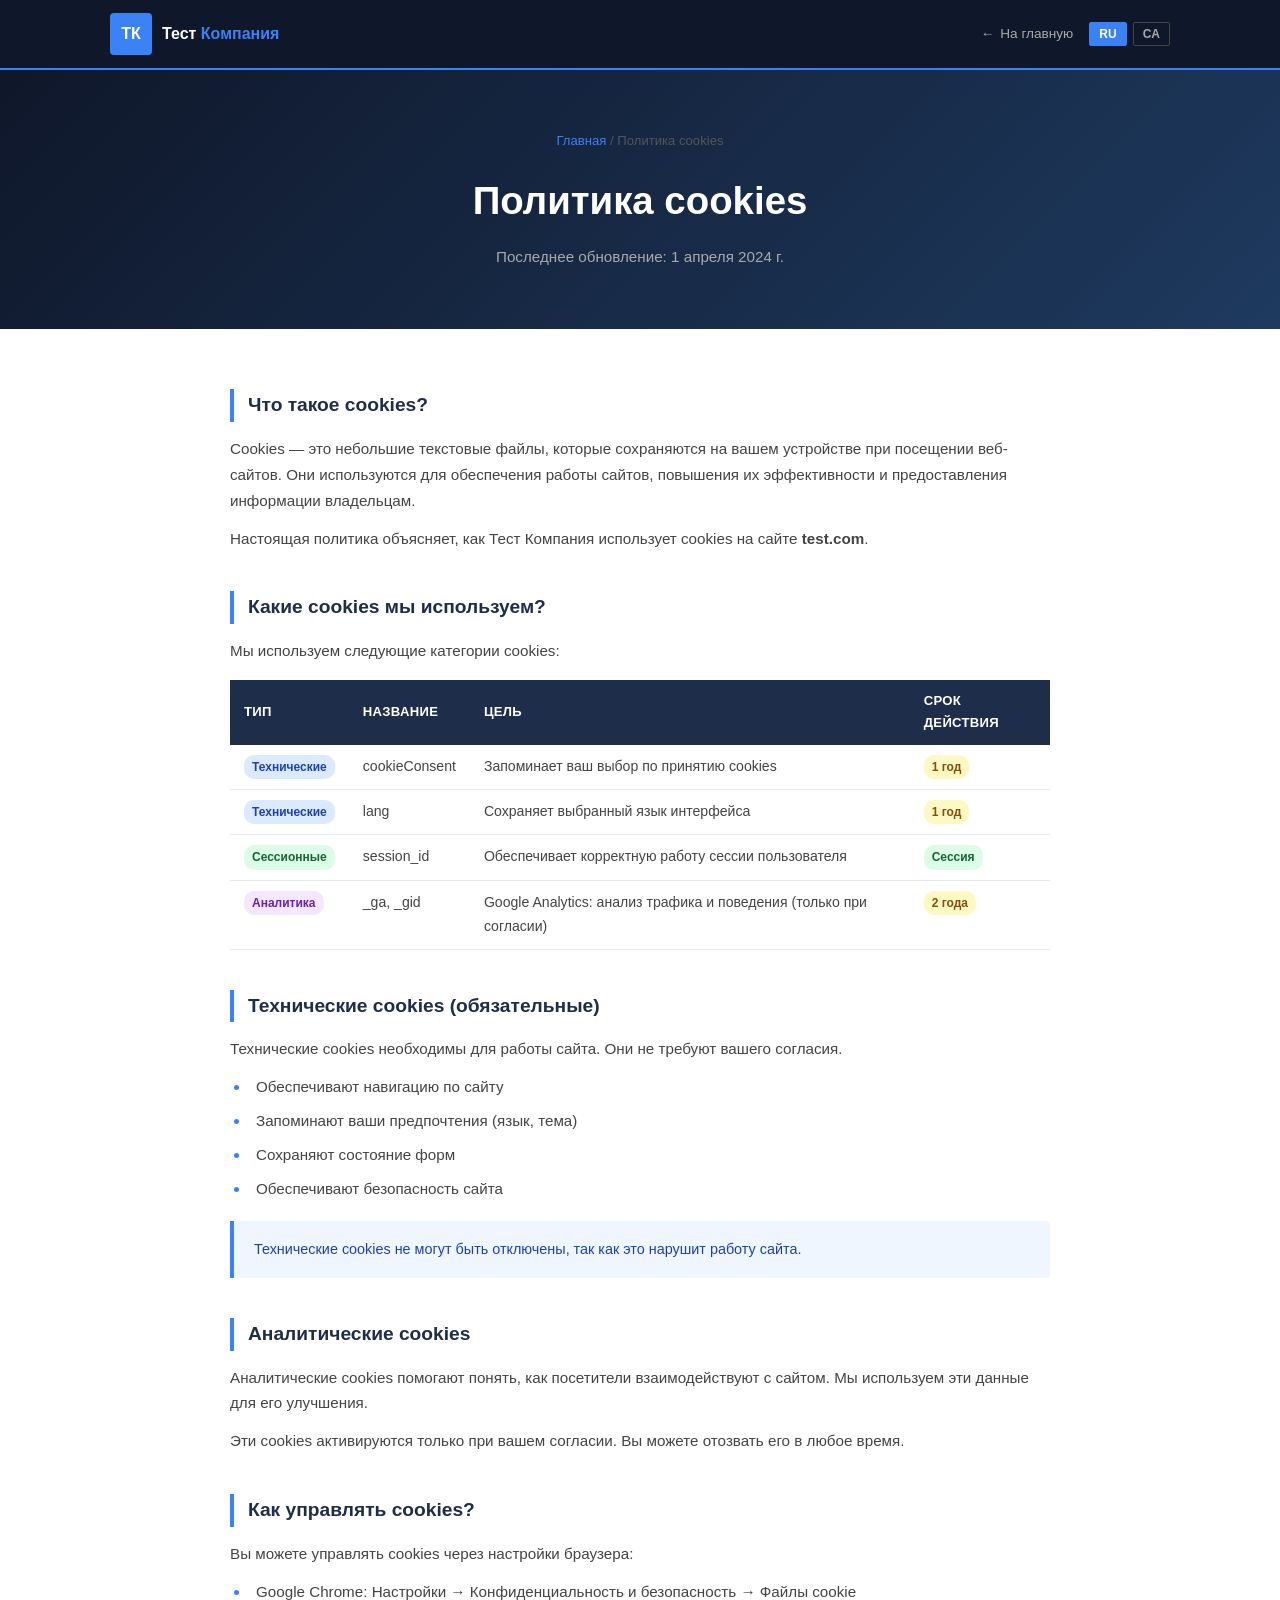
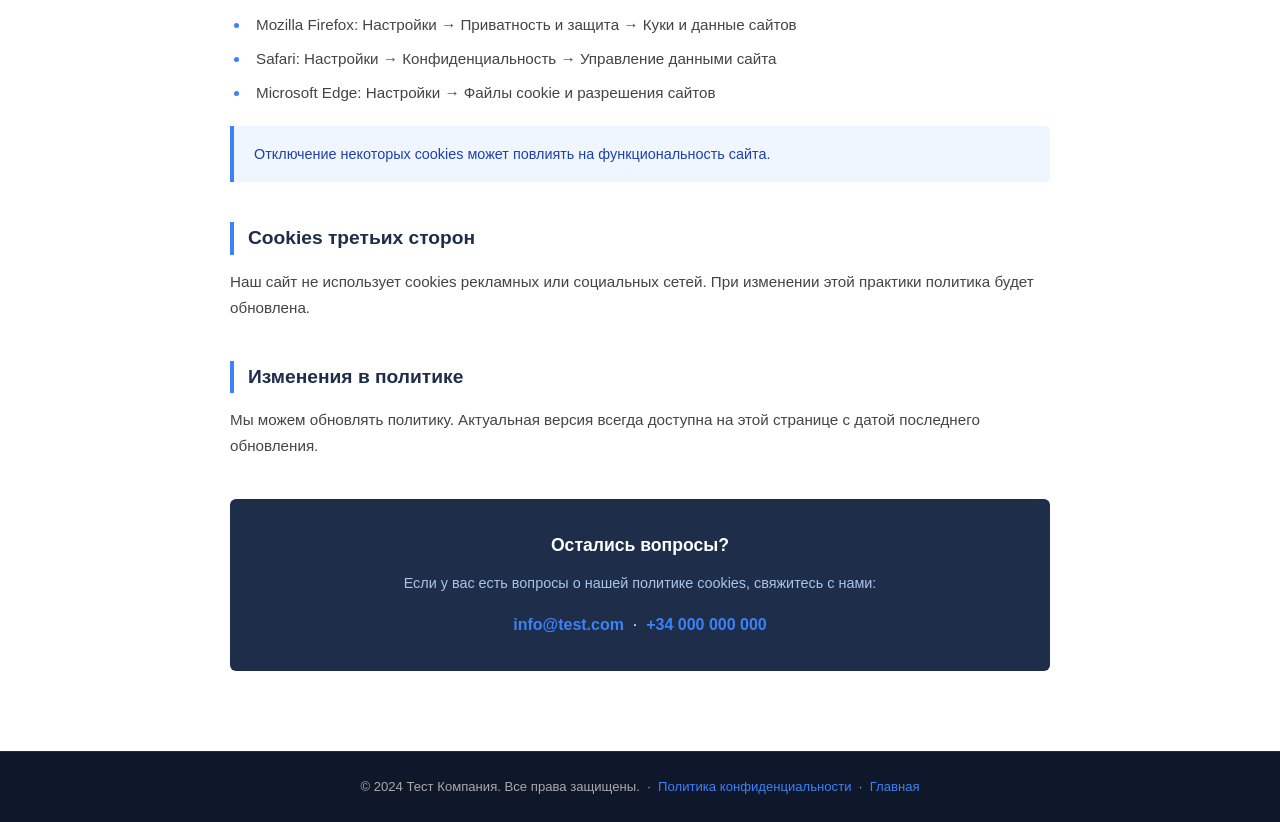
==== cookie-policy.html @ d813368c "init" ====
<!DOCTYPE html>
<html lang="ru">
<head>
  <meta charset="UTF-8" />
  <meta name="viewport" content="width=device-width, initial-scale=1.0" />
  <title>Политика cookies — Тест Компания</title>
  <style>
    *, *::before, *::after { box-sizing: border-box; margin: 0; padding: 0; }
    :root {
      --dark-blue: #1e2d4a;
      --blue: #3b82f6;
      --gray: #a9a9a9;
      --dark: #0f172a;
      --light: #f0f4f8;
      --white: #ffffff;
      --text: #1e293b;
    }
    html { scroll-behavior: smooth; }
    body { font-family: 'Segoe UI', Arial, sans-serif; color: var(--text); background: var(--white); line-height: 1.7; }
    a { text-decoration: none; color: inherit; }

    /* HEADER */
    header {
      background: var(--dark);
      border-bottom: 2px solid var(--blue);
      position: sticky; top: 0; z-index: 100;
    }
    nav {
      max-width: 1100px; margin: 0 auto; padding: 0 20px;
      height: 68px; display: flex; align-items: center; justify-content: space-between;
    }
    .logo { display: flex; align-items: center; gap: 10px; }
    .logo-mark {
      width: 42px; height: 42px; background: var(--blue); color: var(--white);
      font-weight: 900; font-size: 1rem; display: flex; align-items: center; justify-content: center; border-radius: 4px;
    }
    .logo-text { color: var(--white); font-size: 1rem; font-weight: 700; line-height: 1.2; }
    .logo-text span { color: var(--blue); }
    .nav-right { display: flex; align-items: center; gap: 16px; }
    .back-link {
      color: var(--gray); font-size: 0.85rem; display: flex; align-items: center; gap: 6px;
      transition: color 0.2s;
    }
    .back-link:hover { color: var(--white); }
    .lang-switcher { display: flex; gap: 6px; }
    .lang-btn {
      background: transparent; border: 1px solid #444; color: var(--gray);
      padding: 4px 9px; font-size: 0.75rem; cursor: pointer; border-radius: 2px;
      transition: all 0.2s; text-transform: uppercase; font-weight: 600;
    }
    .lang-btn.active, .lang-btn:hover { background: var(--blue); border-color: var(--blue); color: var(--white); }

    /* HERO */
    .page-hero {
      background: linear-gradient(135deg, #0f172a 0%, #1e3a5f 100%);
      padding: 60px 20px;
      text-align: center;
    }
    .page-hero h1 { color: var(--white); font-size: clamp(1.6rem, 3vw, 2.4rem); font-weight: 900; margin-bottom: 10px; }
    .page-hero p { color: var(--gray); font-size: 0.95rem; }
    .page-hero .breadcrumb { color: #555; font-size: 0.82rem; margin-bottom: 16px; }
    .page-hero .breadcrumb a { color: var(--blue); }
    .page-hero .breadcrumb a:hover { text-decoration: underline; }

    /* CONTENT */
    .content-wrap { max-width: 860px; margin: 0 auto; padding: 60px 20px 80px; }

    .section-block { margin-bottom: 40px; }
    .section-block h2 {
      font-size: 1.2rem; font-weight: 700; color: var(--dark-blue);
      border-left: 4px solid var(--blue); padding-left: 14px; margin-bottom: 14px;
    }
    .section-block p { color: #444; margin-bottom: 12px; font-size: 0.95rem; }
    .section-block ul { margin: 12px 0 12px 20px; display: flex; flex-direction: column; gap: 8px; }
    .section-block ul li { color: #444; font-size: 0.95rem; position: relative; padding-left: 6px; }
    .section-block ul li::marker { color: var(--blue); }

    /* Cookie table */
    .cookie-table { width: 100%; border-collapse: collapse; margin: 16px 0; font-size: 0.88rem; }
    .cookie-table th {
      background: var(--dark-blue); color: var(--white); padding: 10px 14px;
      text-align: left; font-weight: 600; font-size: 0.82rem; text-transform: uppercase; letter-spacing: 0.3px;
    }
    .cookie-table td { padding: 10px 14px; border-bottom: 1px solid #e5e9ef; color: #444; vertical-align: top; }
    .cookie-table tr:hover td { background: var(--light); }
    .badge {
      display: inline-block; padding: 2px 8px; border-radius: 10px; font-size: 0.75rem;
      font-weight: 600; background: #dbeafe; color: #1e40af;
    }
    .badge.session { background: #dcfce7; color: #166534; }
    .badge.persistent { background: #fef9c3; color: #854d0e; }

    /* Info box */
    .info-box {
      background: #eff6ff; border-left: 4px solid var(--blue);
      padding: 16px 20px; border-radius: 0 4px 4px 0; margin: 20px 0;
    }
    .info-box p { color: #1e40af; font-size: 0.9rem; margin: 0; }

    /* Contact block */
    .contact-block {
      background: var(--dark-blue); color: var(--white);
      padding: 32px; border-radius: 6px; margin-top: 40px; text-align: center;
    }
    .contact-block h3 { font-size: 1.1rem; margin-bottom: 10px; }
    .contact-block p { color: #aac4e8; font-size: 0.9rem; margin-bottom: 16px; }
    .contact-block a { color: var(--blue); font-weight: 600; }
    .contact-block a:hover { text-decoration: underline; }

    /* FOOTER */
    footer {
      background: var(--dark); color: var(--gray);
      text-align: center; padding: 24px 20px; font-size: 0.82rem;
      border-top: 1px solid #1e2d4a;
    }
    footer a { color: var(--blue); }
    footer a:hover { text-decoration: underline; }

    @media (max-width: 600px) {
      .cookie-table { font-size: 0.78rem; }
      .cookie-table th, .cookie-table td { padding: 8px 10px; }
      .nav-right .back-link span { display: none; }
    }
  </style>
</head>
<body>

<header>
  <nav>
    <a href="index.html" class="logo">
      <div class="logo-mark">ТК</div>
      <div class="logo-text">Тест <span>Компания</span></div>
    </a>
    <div class="nav-right">
      <a href="index.html" class="back-link">← <span data-i18n="back">На главную</span></a>
      <div class="lang-switcher">
        <button class="lang-btn active" onclick="setLang('ru')">RU</button>
        <button class="lang-btn" onclick="setLang('ca')">CA</button>
      </div>
    </div>
  </nav>
</header>

<div class="page-hero">
  <p class="breadcrumb"><a href="index.html" data-i18n="home_link">Главная</a> / <span data-i18n="page_title">Политика cookies</span></p>
  <h1 data-i18n="page_title">Политика cookies</h1>
  <p data-i18n="page_sub">Последнее обновление: 1 апреля 2024 г.</p>
</div>

<div class="content-wrap">

  <div class="section-block">
    <h2 data-i18n="s1_title">Что такое cookies?</h2>
    <p data-i18n="s1_p1">Cookies — это небольшие текстовые файлы, которые сохраняются на вашем устройстве (компьютере, планшете или смартфоне) при посещении веб-сайтов. Они широко используются для обеспечения работы сайтов или повышения эффективности их работы, а также для предоставления информации владельцам сайта.</p>
    <p data-i18n="s1_p2">Настоящая политика объясняет, как Тест Компания использует cookies и аналогичные технологии на сайте <strong>test.com</strong>.</p>
  </div>

  <div class="section-block">
    <h2 data-i18n="s2_title">Какие cookies мы используем?</h2>
    <p data-i18n="s2_intro">Мы используем следующие категории cookies:</p>

    <table class="cookie-table">
      <thead>
        <tr>
          <th data-i18n="th_type">Тип</th>
          <th data-i18n="th_name">Название</th>
          <th data-i18n="th_purpose">Цель</th>
          <th data-i18n="th_duration">Срок действия</th>
        </tr>
      </thead>
      <tbody>
        <tr>
          <td><span class="badge" data-i18n="badge_tech">Технические</span></td>
          <td>cookieConsent</td>
          <td data-i18n="cookie1_desc">Запоминает ваш выбор по принятию cookies</td>
          <td><span class="badge persistent" data-i18n="dur_1year">1 год</span></td>
        </tr>
        <tr>
          <td><span class="badge" data-i18n="badge_tech">Технические</span></td>
          <td>lang</td>
          <td data-i18n="cookie2_desc">Сохраняет выбранный язык интерфейса</td>
          <td><span class="badge persistent" data-i18n="dur_1year">1 год</span></td>
        </tr>
        <tr>
          <td><span class="badge session" data-i18n="badge_session">Сессионные</span></td>
          <td>session_id</td>
          <td data-i18n="cookie3_desc">Обеспечивает корректную работу сессии пользователя</td>
          <td><span class="badge session" data-i18n="dur_session">Сессия</span></td>
        </tr>
        <tr>
          <td><span class="badge" style="background:#f3e8ff;color:#6b21a8;" data-i18n="badge_analytics">Аналитика</span></td>
          <td>_ga, _gid</td>
          <td data-i18n="cookie4_desc">Google Analytics: анализ трафика и поведения пользователей (только при согласии)</td>
          <td><span class="badge persistent" data-i18n="dur_2years">2 года</span></td>
        </tr>
      </tbody>
    </table>
  </div>

  <div class="section-block">
    <h2 data-i18n="s3_title">Технические cookies (обязательные)</h2>
    <p data-i18n="s3_p1">Технические cookies необходимы для работы сайта. Без них сайт не может функционировать корректно. Они не требуют вашего согласия.</p>
    <ul>
      <li data-i18n="s3_li1">Обеспечивают навигацию по сайту</li>
      <li data-i18n="s3_li2">Запоминают ваши предпочтения (язык, тема)</li>
      <li data-i18n="s3_li3">Сохраняют состояние форм</li>
      <li data-i18n="s3_li4">Обеспечивают безопасность сайта</li>
    </ul>
    <div class="info-box">
      <p data-i18n="s3_info">Технические cookies не могут быть отключены, так как это нарушит работу сайта. Однако вы можете настроить браузер на их блокировку — в этом случае некоторые функции сайта могут перестать работать.</p>
    </div>
  </div>

  <div class="section-block">
    <h2 data-i18n="s4_title">Аналитические cookies</h2>
    <p data-i18n="s4_p1">Аналитические cookies помогают нам понять, как посетители взаимодействуют с сайтом, собирая и передавая анонимную информацию. Мы используем эти данные для улучшения сайта.</p>
    <p data-i18n="s4_p2">Эти cookies активируются только при вашем согласии. Вы можете отозвать согласие в любое время.</p>
  </div>

  <div class="section-block">
    <h2 data-i18n="s5_title">Как управлять cookies?</h2>
    <p data-i18n="s5_p1">Вы можете управлять cookies через настройки вашего браузера. Ниже приведены ссылки на инструкции для популярных браузеров:</p>
    <ul>
      <li data-i18n="s5_li1">Google Chrome: Настройки → Конфиденциальность и безопасность → Файлы cookie</li>
      <li data-i18n="s5_li2">Mozilla Firefox: Настройки → Приватность и защита → Куки и данные сайтов</li>
      <li data-i18n="s5_li3">Safari: Настройки → Конфиденциальность → Управление данными сайта</li>
      <li data-i18n="s5_li4">Microsoft Edge: Настройки → Файлы cookie и разрешения сайтов</li>
    </ul>
    <div class="info-box">
      <p data-i18n="s5_info">Обратите внимание: отключение некоторых cookies может повлиять на функциональность сайта.</p>
    </div>
  </div>

  <div class="section-block">
    <h2 data-i18n="s6_title">Cookies третьих сторон</h2>
    <p data-i18n="s6_p1">В настоящее время наш сайт не использует cookies рекламных сетей или социальных сетей. Если в будущем мы начнём использовать такие cookies, эта политика будет обновлена.</p>
  </div>

  <div class="section-block">
    <h2 data-i18n="s7_title">Изменения в политике</h2>
    <p data-i18n="s7_p1">Мы можем обновлять настоящую политику время от времени. Актуальная версия всегда доступна на этой странице с указанием даты последнего обновления. Рекомендуем периодически проверять эту страницу.</p>
  </div>

  <div class="contact-block">
    <h3 data-i18n="contact_title">Остались вопросы?</h3>
    <p data-i18n="contact_desc">Если у вас есть вопросы о нашей политике cookies, свяжитесь с нами:</p>
    <a href="mailto:info@test.com">info@test.com</a>
    &nbsp;·&nbsp;
    <a href="tel:+34000000000">+34 000 000 000</a>
  </div>

</div>

<footer>
  <p>© 2024 Тест Компания. <span data-i18n="footer_rights">Все права защищены.</span>
  &nbsp;·&nbsp; <a href="privacy-policy.html" data-i18n="footer_privacy">Политика конфиденциальности</a>
  &nbsp;·&nbsp; <a href="index.html" data-i18n="footer_home">Главная</a></p>
</footer>

<script>
  const t = {
    ru: {
      back: 'На главную', home_link: 'Главная', page_title: 'Политика cookies',
      page_sub: 'Последнее обновление: 1 апреля 2024 г.',
      s1_title: 'Что такое cookies?',
      s1_p1: 'Cookies — это небольшие текстовые файлы, которые сохраняются на вашем устройстве при посещении веб-сайтов. Они используются для обеспечения работы сайтов, повышения их эффективности и предоставления информации владельцам.',
      s1_p2: 'Настоящая политика объясняет, как Тест Компания использует cookies на сайте <strong>test.com</strong>.',
      s2_title: 'Какие cookies мы используем?',
      s2_intro: 'Мы используем следующие категории cookies:',
      th_type: 'Тип', th_name: 'Название', th_purpose: 'Цель', th_duration: 'Срок действия',
      badge_tech: 'Технические', badge_session: 'Сессионные', badge_analytics: 'Аналитика',
      cookie1_desc: 'Запоминает ваш выбор по принятию cookies',
      cookie2_desc: 'Сохраняет выбранный язык интерфейса',
      cookie3_desc: 'Обеспечивает корректную работу сессии пользователя',
      cookie4_desc: 'Google Analytics: анализ трафика и поведения (только при согласии)',
      dur_1year: '1 год', dur_session: 'Сессия', dur_2years: '2 года',
      s3_title: 'Технические cookies (обязательные)',
      s3_p1: 'Технические cookies необходимы для работы сайта. Они не требуют вашего согласия.',
      s3_li1: 'Обеспечивают навигацию по сайту',
      s3_li2: 'Запоминают ваши предпочтения (язык, тема)',
      s3_li3: 'Сохраняют состояние форм',
      s3_li4: 'Обеспечивают безопасность сайта',
      s3_info: 'Технические cookies не могут быть отключены, так как это нарушит работу сайта.',
      s4_title: 'Аналитические cookies',
      s4_p1: 'Аналитические cookies помогают понять, как посетители взаимодействуют с сайтом. Мы используем эти данные для его улучшения.',
      s4_p2: 'Эти cookies активируются только при вашем согласии. Вы можете отозвать его в любое время.',
      s5_title: 'Как управлять cookies?',
      s5_p1: 'Вы можете управлять cookies через настройки браузера:',
      s5_li1: 'Google Chrome: Настройки → Конфиденциальность и безопасность → Файлы cookie',
      s5_li2: 'Mozilla Firefox: Настройки → Приватность и защита → Куки и данные сайтов',
      s5_li3: 'Safari: Настройки → Конфиденциальность → Управление данными сайта',
      s5_li4: 'Microsoft Edge: Настройки → Файлы cookie и разрешения сайтов',
      s5_info: 'Отключение некоторых cookies может повлиять на функциональность сайта.',
      s6_title: 'Cookies третьих сторон',
      s6_p1: 'Наш сайт не использует cookies рекламных или социальных сетей. При изменении этой практики политика будет обновлена.',
      s7_title: 'Изменения в политике',
      s7_p1: 'Мы можем обновлять политику. Актуальная версия всегда доступна на этой странице с датой последнего обновления.',
      contact_title: 'Остались вопросы?',
      contact_desc: 'Если у вас есть вопросы о нашей политике cookies, свяжитесь с нами:',
      footer_rights: 'Все права защищены.', footer_privacy: 'Политика конфиденциальности', footer_home: 'Главная',
    },
    ca: {
      back: 'Inici', home_link: 'Inici', page_title: 'Política de cookies',
      page_sub: 'Última actualització: 1 d\'abril de 2024',
      s1_title: 'Què són les cookies?',
      s1_p1: 'Les cookies són petits fitxers de text que s\'emmagatzemen al vostre dispositiu quan visiteu llocs web. S\'utilitzen per garantir el funcionament dels llocs, millorar-ne l\'eficiència i proporcionar informació als propietaris.',
      s1_p2: 'Aquesta política explica com Тест Компания utilitza cookies al lloc web <strong>test.com</strong>.',
      s2_title: 'Quines cookies fem servir?',
      s2_intro: 'Fem servir les categories de cookies següents:',
      th_type: 'Tipus', th_name: 'Nom', th_purpose: 'Finalitat', th_duration: 'Durada',
      badge_tech: 'Tècniques', badge_session: 'De sessió', badge_analytics: 'Analítiques',
      cookie1_desc: 'Recorda la vostra elecció sobre l\'acceptació de cookies',
      cookie2_desc: 'Desa l\'idioma d\'interfície seleccionat',
      cookie3_desc: 'Garanteix el funcionament correcte de la sessió d\'usuari',
      cookie4_desc: 'Google Analytics: anàlisi de trànsit i comportament (només amb consentiment)',
      dur_1year: '1 any', dur_session: 'Sessió', dur_2years: '2 anys',
      s3_title: 'Cookies tècniques (obligatòries)',
      s3_p1: 'Les cookies tècniques són necessàries per al funcionament del lloc web. No requereixen el vostre consentiment.',
      s3_li1: 'Permeten la navegació pel lloc web',
      s3_li2: 'Recorden les vostres preferències (idioma, tema)',
      s3_li3: 'Desen l\'estat dels formularis',
      s3_li4: 'Garanteixen la seguretat del lloc web',
      s3_info: 'Les cookies tècniques no es poden desactivar, ja que el lloc web no funcionaria correctament.',
      s4_title: 'Cookies analítiques',
      s4_p1: 'Les cookies analítiques ens ajuden a entendre com els visitants interactuen amb el lloc web. Fem servir aquestes dades per millorar-lo.',
      s4_p2: 'Aquestes cookies s\'activen només amb el vostre consentiment, que podeu revocar en qualsevol moment.',
      s5_title: 'Com gestionar les cookies?',
      s5_p1: 'Podeu gestionar les cookies a través de la configuració del vostre navegador:',
      s5_li1: 'Google Chrome: Configuració → Privadesa i seguretat → Cookies',
      s5_li2: 'Mozilla Firefox: Configuració → Privadesa i protecció → Cookies i dades del lloc',
      s5_li3: 'Safari: Preferències → Privadesa → Gestionar dades del lloc web',
      s5_li4: 'Microsoft Edge: Configuració → Cookies i permisos del lloc',
      s5_info: 'Tingueu en compte que deshabilitar algunes cookies pot afectar la funcionalitat del lloc.',
      s6_title: 'Cookies de tercers',
      s6_p1: 'El nostre lloc web no fa servir cookies de xarxes publicitàries ni de xarxes socials. Si en el futur ho féssim, aquesta política s\'actualitzaria.',
      s7_title: 'Canvis en la política',
      s7_p1: 'Podem actualitzar aquesta política. La versió vigent sempre estarà disponible en aquesta pàgina amb la data de l\'última actualització.',
      contact_title: 'Teniu preguntes?',
      contact_desc: 'Si teniu preguntes sobre la nostra política de cookies, poseu-vos en contacte amb nosaltres:',
      footer_rights: 'Tots els drets reservats.', footer_privacy: 'Política de privadesa', footer_home: 'Inici',
    }
  };

  function setLang(lang) {
    const tr = t[lang];
    document.querySelectorAll('[data-i18n]').forEach(el => {
      const key = el.getAttribute('data-i18n');
      if (tr[key] !== undefined) el.innerHTML = tr[key];
    });
    document.querySelectorAll('.lang-btn').forEach(b => {
      b.classList.toggle('active', b.textContent.trim() === lang.toUpperCase());
    });
    document.documentElement.lang = lang;
  }

  setLang('ru');
</script>
</body>
</html>
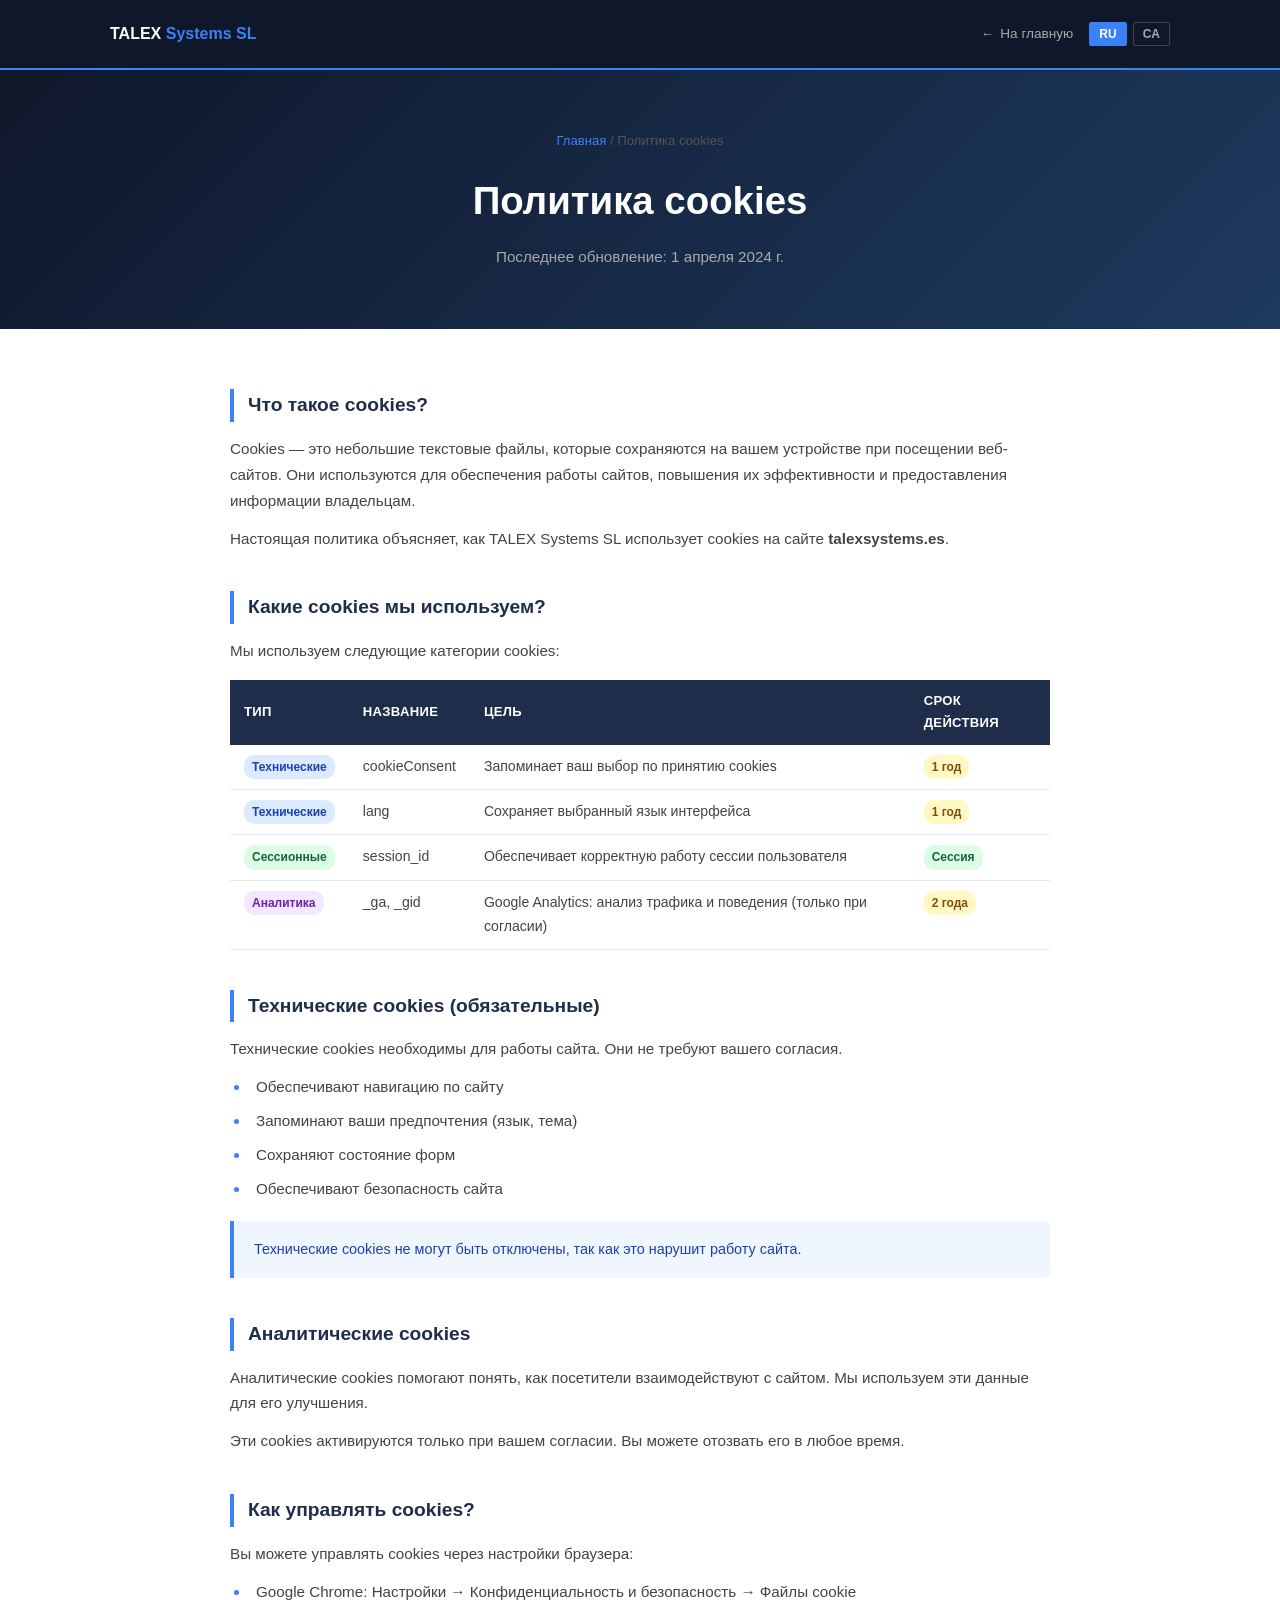
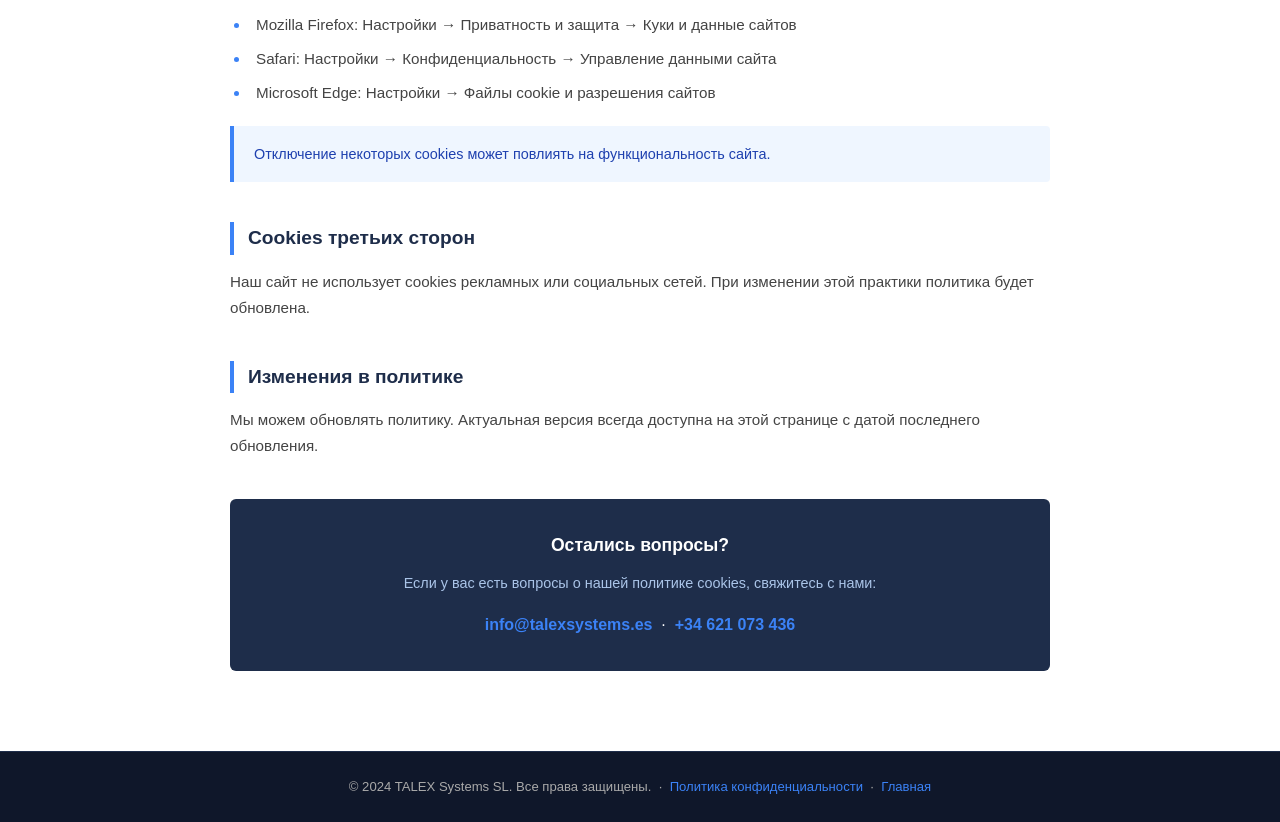
==== commit 30f0ef86: "2" ====
--- a/cookie-policy.html
+++ b/cookie-policy.html
@@ -3,7 +3,7 @@
 <head>
   <meta charset="UTF-8" />
   <meta name="viewport" content="width=device-width, initial-scale=1.0" />
-  <title>Политика cookies — Тест Компания</title>
+  <title>Политика cookies — TALEX Systems SL</title>
   <style>
     *, *::before, *::after { box-sizing: border-box; margin: 0; padding: 0; }
     :root {
@@ -128,8 +128,7 @@
 <header>
   <nav>
     <a href="index.html" class="logo">
-      <div class="logo-mark">ТК</div>
-      <div class="logo-text">Тест <span>Компания</span></div>
+<div class="logo-text">TALEX <span>Systems SL</span></div>
     </a>
     <div class="nav-right">
       <a href="index.html" class="back-link">← <span data-i18n="back">На главную</span></a>
@@ -152,7 +151,7 @@
   <div class="section-block">
     <h2 data-i18n="s1_title">Что такое cookies?</h2>
     <p data-i18n="s1_p1">Cookies — это небольшие текстовые файлы, которые сохраняются на вашем устройстве (компьютере, планшете или смартфоне) при посещении веб-сайтов. Они широко используются для обеспечения работы сайтов или повышения эффективности их работы, а также для предоставления информации владельцам сайта.</p>
-    <p data-i18n="s1_p2">Настоящая политика объясняет, как Тест Компания использует cookies и аналогичные технологии на сайте <strong>test.com</strong>.</p>
+    <p data-i18n="s1_p2">Настоящая политика объясняет, как TALEX Systems SL использует cookies и аналогичные технологии на сайте <strong>talexsystems.es</strong>.</p>
   </div>
 
   <div class="section-block">
@@ -244,15 +243,15 @@
   <div class="contact-block">
     <h3 data-i18n="contact_title">Остались вопросы?</h3>
     <p data-i18n="contact_desc">Если у вас есть вопросы о нашей политике cookies, свяжитесь с нами:</p>
-    <a href="mailto:info@test.com">info@test.com</a>
+    <a href="mailto:info@talexsystems.es">info@talexsystems.es</a>
     &nbsp;·&nbsp;
-    <a href="tel:+34000000000">+34 000 000 000</a>
+    <a href="tel:+34621073436">+34 621 073 436</a>
   </div>
 
 </div>
 
 <footer>
-  <p>© 2024 Тест Компания. <span data-i18n="footer_rights">Все права защищены.</span>
+  <p>© 2024 TALEX Systems SL. <span data-i18n="footer_rights">Все права защищены.</span>
   &nbsp;·&nbsp; <a href="privacy-policy.html" data-i18n="footer_privacy">Политика конфиденциальности</a>
   &nbsp;·&nbsp; <a href="index.html" data-i18n="footer_home">Главная</a></p>
 </footer>
@@ -264,7 +263,7 @@
       page_sub: 'Последнее обновление: 1 апреля 2024 г.',
       s1_title: 'Что такое cookies?',
       s1_p1: 'Cookies — это небольшие текстовые файлы, которые сохраняются на вашем устройстве при посещении веб-сайтов. Они используются для обеспечения работы сайтов, повышения их эффективности и предоставления информации владельцам.',
-      s1_p2: 'Настоящая политика объясняет, как Тест Компания использует cookies на сайте <strong>test.com</strong>.',
+      s1_p2: 'Настоящая политика объясняет, как TALEX Systems SL использует cookies на сайте <strong>talexsystems.es</strong>.',
       s2_title: 'Какие cookies мы используем?',
       s2_intro: 'Мы используем следующие категории cookies:',
       th_type: 'Тип', th_name: 'Название', th_purpose: 'Цель', th_duration: 'Срок действия',
@@ -304,7 +303,7 @@
       page_sub: 'Última actualització: 1 d\'abril de 2024',
       s1_title: 'Què són les cookies?',
       s1_p1: 'Les cookies són petits fitxers de text que s\'emmagatzemen al vostre dispositiu quan visiteu llocs web. S\'utilitzen per garantir el funcionament dels llocs, millorar-ne l\'eficiència i proporcionar informació als propietaris.',
-      s1_p2: 'Aquesta política explica com Тест Компания utilitza cookies al lloc web <strong>test.com</strong>.',
+      s1_p2: 'Aquesta política explica com TALEX Systems SL utilitza cookies al lloc web <strong>talexsystems.es</strong>.',
       s2_title: 'Quines cookies fem servir?',
       s2_intro: 'Fem servir les categories de cookies següents:',
       th_type: 'Tipus', th_name: 'Nom', th_purpose: 'Finalitat', th_duration: 'Durada',
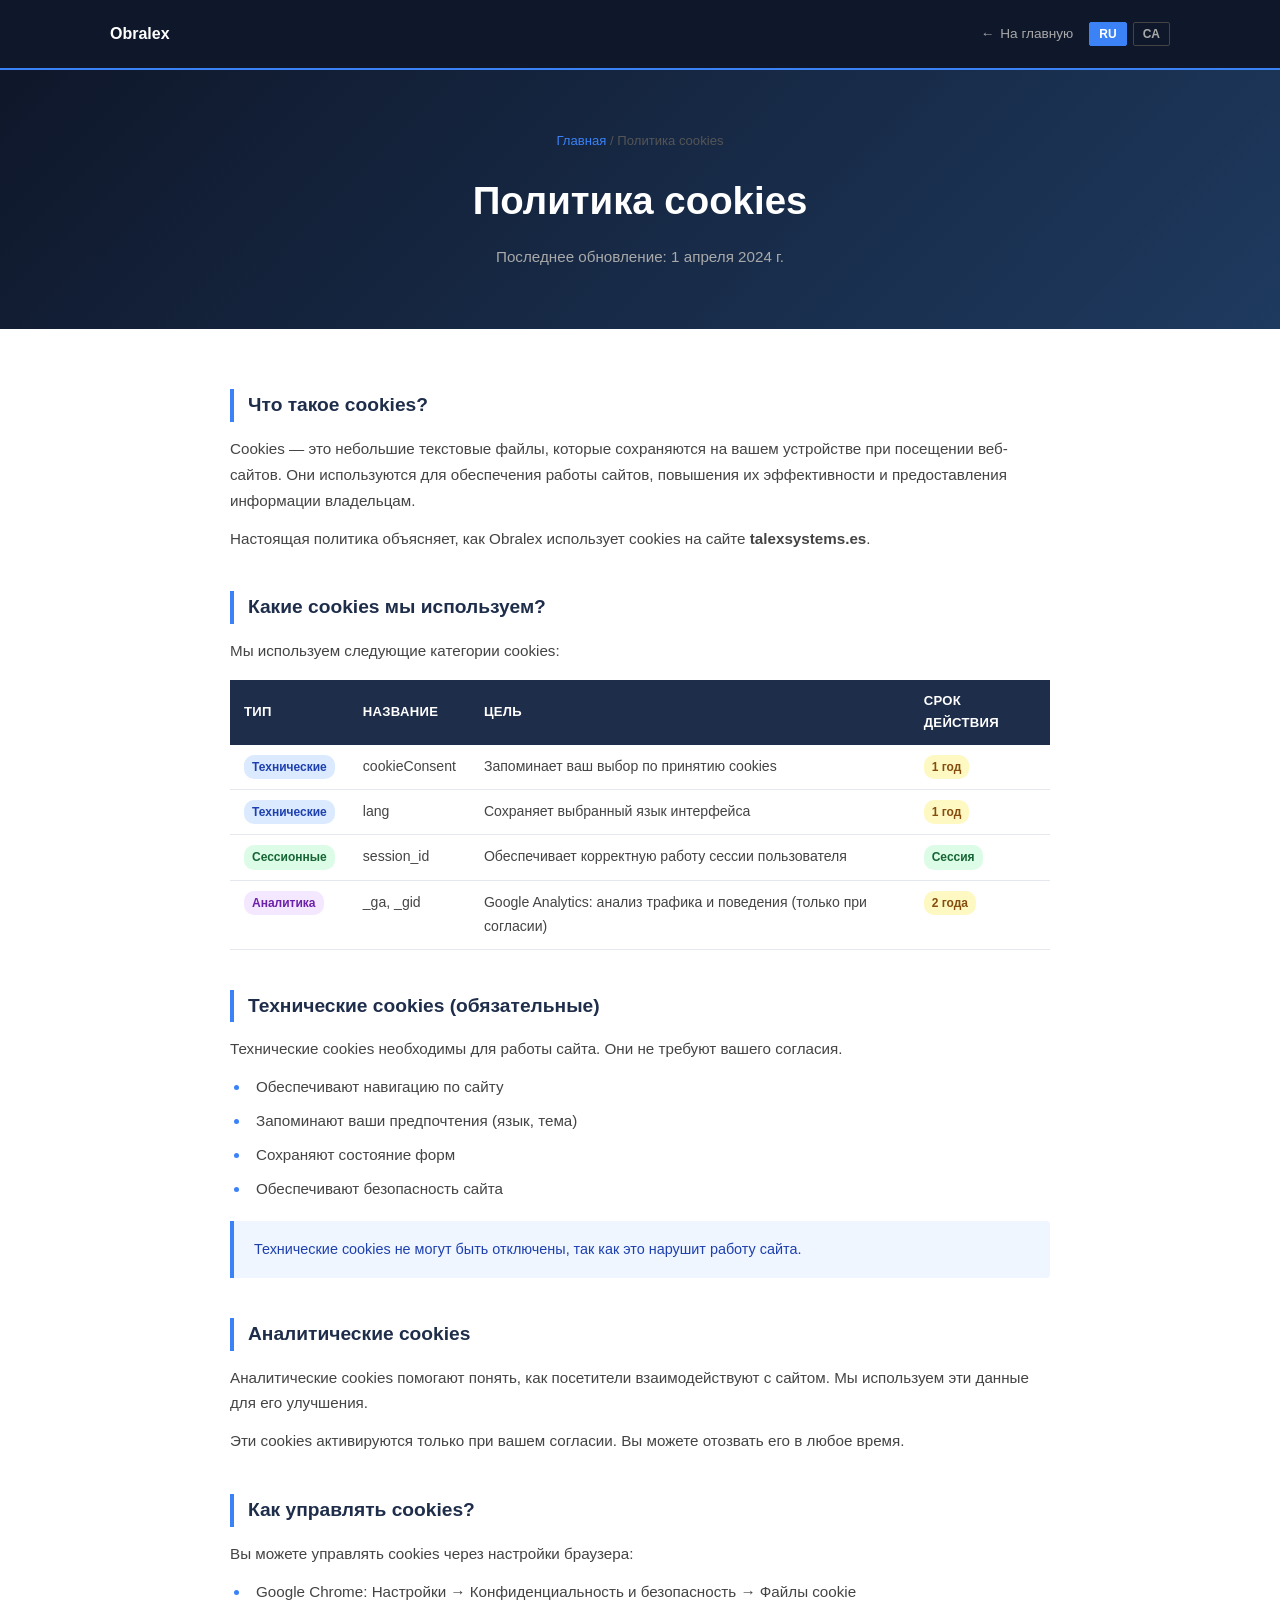
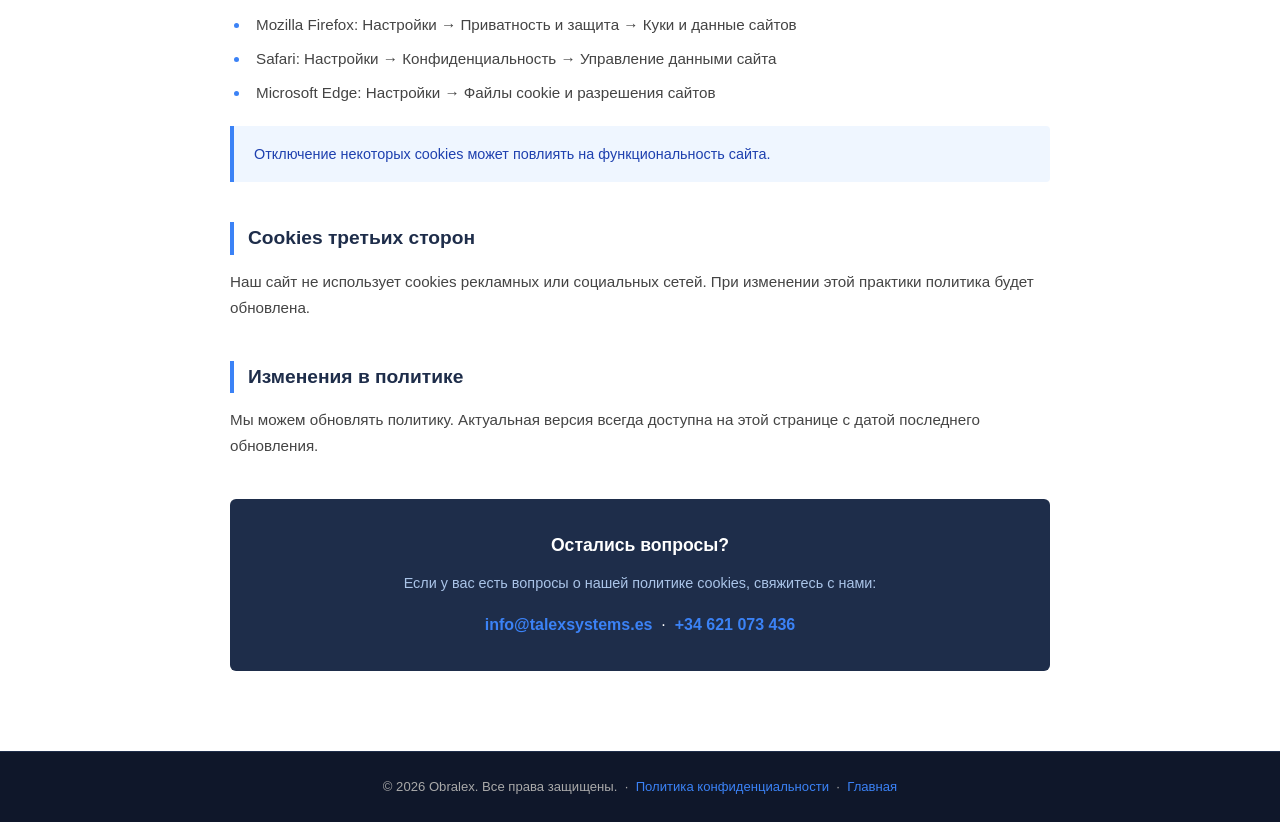
==== commit d82ef6e6: "1" ====
--- a/cookie-policy.html
+++ b/cookie-policy.html
@@ -3,7 +3,7 @@
 <head>
   <meta charset="UTF-8" />
   <meta name="viewport" content="width=device-width, initial-scale=1.0" />
-  <title>Политика cookies — TALEX Systems SL</title>
+  <title>Политика cookies — Obralex</title>
   <style>
     *, *::before, *::after { box-sizing: border-box; margin: 0; padding: 0; }
     :root {
@@ -128,7 +128,7 @@
 <header>
   <nav>
     <a href="index.html" class="logo">
-<div class="logo-text">TALEX <span>Systems SL</span></div>
+<div class="logo-text">Obralex</div>
     </a>
     <div class="nav-right">
       <a href="index.html" class="back-link">← <span data-i18n="back">На главную</span></a>
@@ -151,7 +151,7 @@
   <div class="section-block">
     <h2 data-i18n="s1_title">Что такое cookies?</h2>
     <p data-i18n="s1_p1">Cookies — это небольшие текстовые файлы, которые сохраняются на вашем устройстве (компьютере, планшете или смартфоне) при посещении веб-сайтов. Они широко используются для обеспечения работы сайтов или повышения эффективности их работы, а также для предоставления информации владельцам сайта.</p>
-    <p data-i18n="s1_p2">Настоящая политика объясняет, как TALEX Systems SL использует cookies и аналогичные технологии на сайте <strong>talexsystems.es</strong>.</p>
+    <p data-i18n="s1_p2">Настоящая политика объясняет, как Obralex использует cookies и аналогичные технологии на сайте <strong>talexsystems.es</strong>.</p>
   </div>
 
   <div class="section-block">
@@ -251,7 +251,7 @@
 </div>
 
 <footer>
-  <p>© 2024 TALEX Systems SL. <span data-i18n="footer_rights">Все права защищены.</span>
+  <p>© 2026 Obralex. <span data-i18n="footer_rights">Все права защищены.</span>
   &nbsp;·&nbsp; <a href="privacy-policy.html" data-i18n="footer_privacy">Политика конфиденциальности</a>
   &nbsp;·&nbsp; <a href="index.html" data-i18n="footer_home">Главная</a></p>
 </footer>
@@ -263,7 +263,7 @@
       page_sub: 'Последнее обновление: 1 апреля 2024 г.',
       s1_title: 'Что такое cookies?',
       s1_p1: 'Cookies — это небольшие текстовые файлы, которые сохраняются на вашем устройстве при посещении веб-сайтов. Они используются для обеспечения работы сайтов, повышения их эффективности и предоставления информации владельцам.',
-      s1_p2: 'Настоящая политика объясняет, как TALEX Systems SL использует cookies на сайте <strong>talexsystems.es</strong>.',
+      s1_p2: 'Настоящая политика объясняет, как Obralex использует cookies на сайте <strong>talexsystems.es</strong>.',
       s2_title: 'Какие cookies мы используем?',
       s2_intro: 'Мы используем следующие категории cookies:',
       th_type: 'Тип', th_name: 'Название', th_purpose: 'Цель', th_duration: 'Срок действия',
@@ -303,7 +303,7 @@
       page_sub: 'Última actualització: 1 d\'abril de 2024',
       s1_title: 'Què són les cookies?',
       s1_p1: 'Les cookies són petits fitxers de text que s\'emmagatzemen al vostre dispositiu quan visiteu llocs web. S\'utilitzen per garantir el funcionament dels llocs, millorar-ne l\'eficiència i proporcionar informació als propietaris.',
-      s1_p2: 'Aquesta política explica com TALEX Systems SL utilitza cookies al lloc web <strong>talexsystems.es</strong>.',
+      s1_p2: 'Aquesta política explica com Obralex utilitza cookies al lloc web <strong>talexsystems.es</strong>.',
       s2_title: 'Quines cookies fem servir?',
       s2_intro: 'Fem servir les categories de cookies següents:',
       th_type: 'Tipus', th_name: 'Nom', th_purpose: 'Finalitat', th_duration: 'Durada',
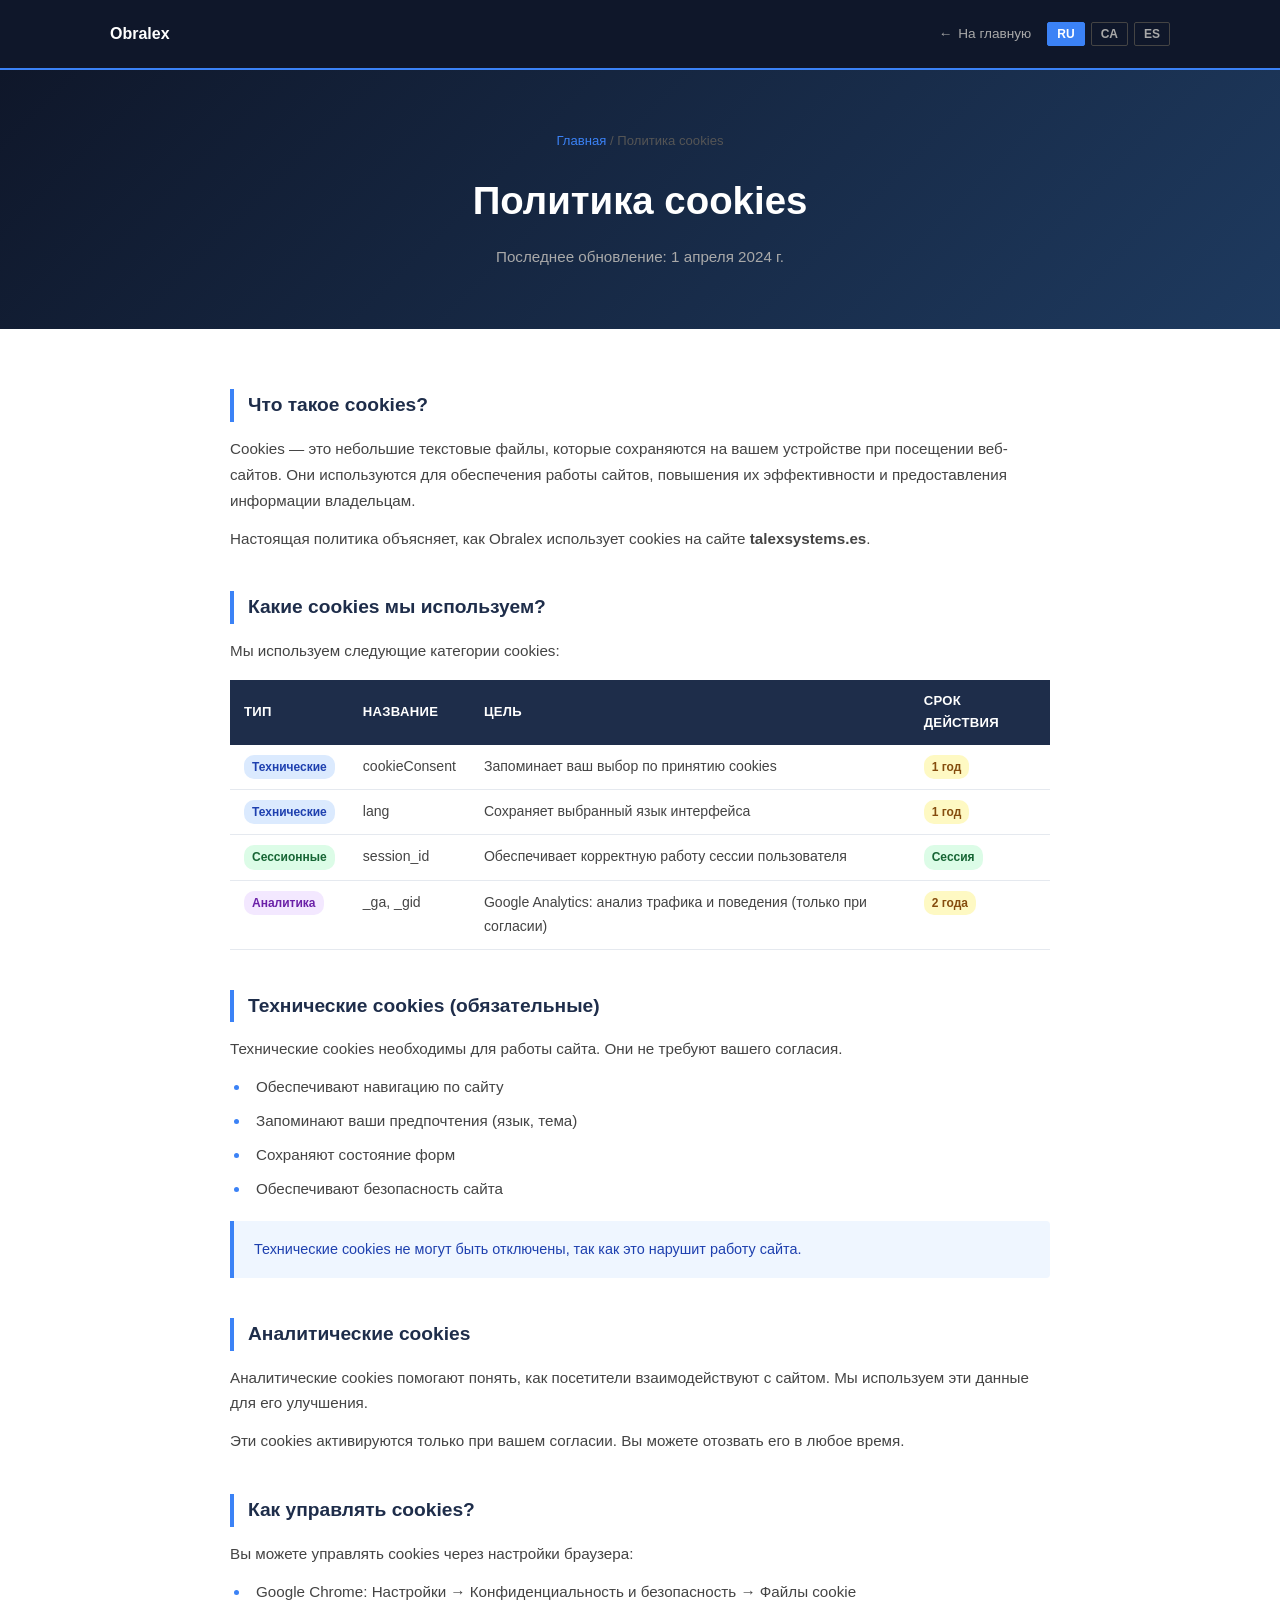
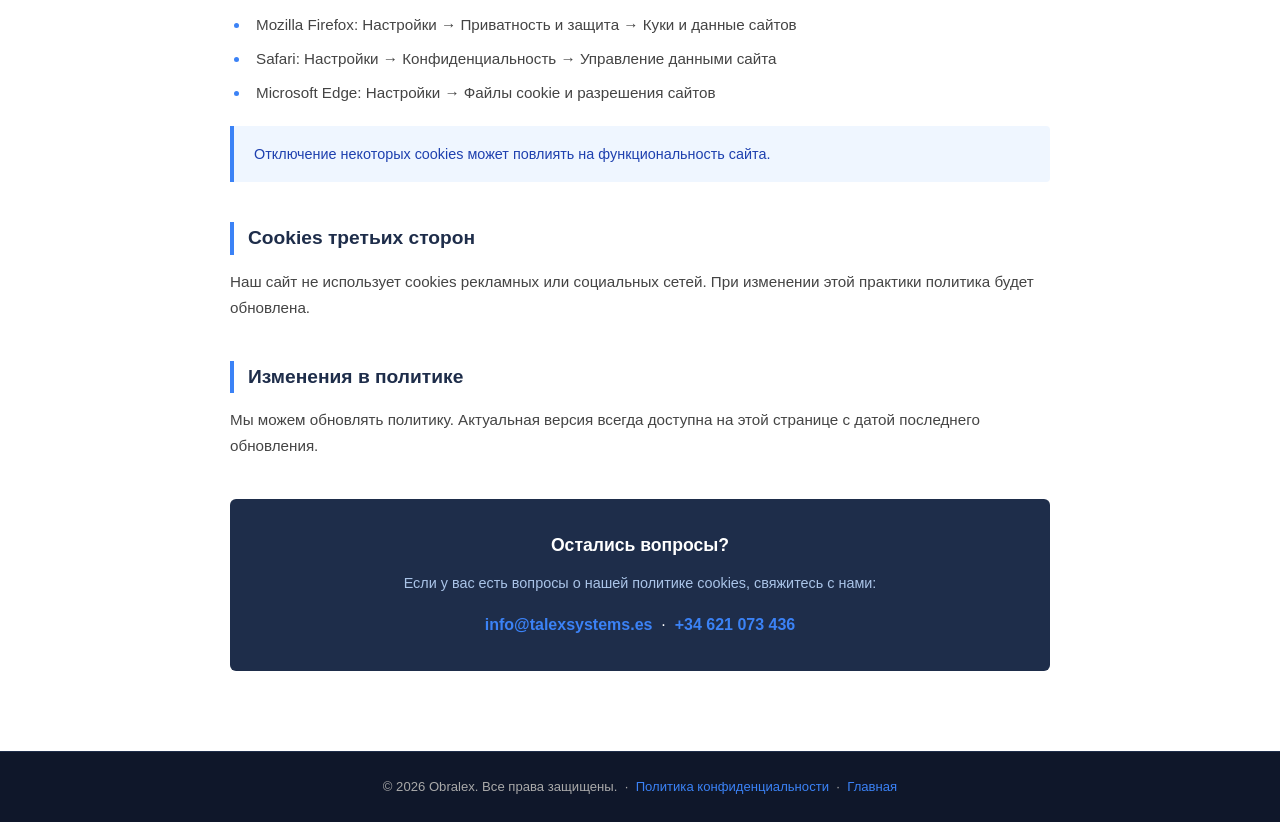
==== commit 2309717a: "3" ====
--- a/cookie-policy.html
+++ b/cookie-policy.html
@@ -135,6 +135,7 @@
       <div class="lang-switcher">
         <button class="lang-btn active" onclick="setLang('ru')">RU</button>
         <button class="lang-btn" onclick="setLang('ca')">CA</button>
+        <button class="lang-btn" onclick="setLang('es')">ES</button>
       </div>
     </div>
   </nav>
@@ -298,6 +299,46 @@
       contact_desc: 'Если у вас есть вопросы о нашей политике cookies, свяжитесь с нами:',
       footer_rights: 'Все права защищены.', footer_privacy: 'Политика конфиденциальности', footer_home: 'Главная',
     },
+    es: {
+      back: 'Inicio', home_link: 'Inicio', page_title: 'Política de cookies',
+      page_sub: 'Última actualización: 1 de abril de 2024',
+      s1_title: '¿Qué son las cookies?',
+      s1_p1: 'Las cookies son pequeños archivos de texto que se almacenan en su dispositivo cuando visita sitios web. Se utilizan para garantizar el funcionamiento de los sitios, mejorar su eficiencia y proporcionar información a los propietarios.',
+      s1_p2: 'Esta política explica cómo Obralex utiliza cookies en el sitio web <strong>talexsystems.es</strong>.',
+      s2_title: '¿Qué cookies utilizamos?',
+      s2_intro: 'Utilizamos las siguientes categorías de cookies:',
+      th_type: 'Tipo', th_name: 'Nombre', th_purpose: 'Finalidad', th_duration: 'Duración',
+      badge_tech: 'Técnicas', badge_session: 'De sesión', badge_analytics: 'Analíticas',
+      cookie1_desc: 'Recuerda su elección sobre la aceptación de cookies',
+      cookie2_desc: 'Guarda el idioma de interfaz seleccionado',
+      cookie3_desc: 'Garantiza el correcto funcionamiento de la sesión del usuario',
+      cookie4_desc: 'Google Analytics: análisis de tráfico y comportamiento (solo con consentimiento)',
+      dur_1year: '1 año', dur_session: 'Sesión', dur_2years: '2 años',
+      s3_title: 'Cookies técnicas (obligatorias)',
+      s3_p1: 'Las cookies técnicas son necesarias para el funcionamiento del sitio web. No requieren su consentimiento.',
+      s3_li1: 'Permiten la navegación por el sitio web',
+      s3_li2: 'Recuerdan sus preferencias (idioma, tema)',
+      s3_li3: 'Guardan el estado de los formularios',
+      s3_li4: 'Garantizan la seguridad del sitio web',
+      s3_info: 'Las cookies técnicas no se pueden desactivar, ya que el sitio web no funcionaría correctamente.',
+      s4_title: 'Cookies analíticas',
+      s4_p1: 'Las cookies analíticas nos ayudan a entender cómo los visitantes interactúan con el sitio web. Usamos estos datos para mejorarlo.',
+      s4_p2: 'Estas cookies se activan solo con su consentimiento, que puede retirar en cualquier momento.',
+      s5_title: '¿Cómo gestionar las cookies?',
+      s5_p1: 'Puede gestionar las cookies a través de la configuración de su navegador:',
+      s5_li1: 'Google Chrome: Configuración → Privacidad y seguridad → Cookies',
+      s5_li2: 'Mozilla Firefox: Configuración → Privacidad y protección → Cookies y datos del sitio',
+      s5_li3: 'Safari: Preferencias → Privacidad → Gestionar datos del sitio web',
+      s5_li4: 'Microsoft Edge: Configuración → Cookies y permisos del sitio',
+      s5_info: 'Tenga en cuenta que deshabilitar algunas cookies puede afectar la funcionalidad del sitio.',
+      s6_title: 'Cookies de terceros',
+      s6_p1: 'Nuestro sitio web no utiliza cookies de redes publicitarias ni de redes sociales. Si en el futuro lo hiciéramos, esta política se actualizaría.',
+      s7_title: 'Cambios en la política',
+      s7_p1: 'Podemos actualizar esta política. La versión vigente siempre estará disponible en esta página con la fecha de la última actualización.',
+      contact_title: '¿Tiene preguntas?',
+      contact_desc: 'Si tiene preguntas sobre nuestra política de cookies, contáctenos:',
+      footer_rights: 'Todos los derechos reservados.', footer_privacy: 'Política de privacidad', footer_home: 'Inicio',
+    },
     ca: {
       back: 'Inici', home_link: 'Inici', page_title: 'Política de cookies',
       page_sub: 'Última actualització: 1 d\'abril de 2024',
